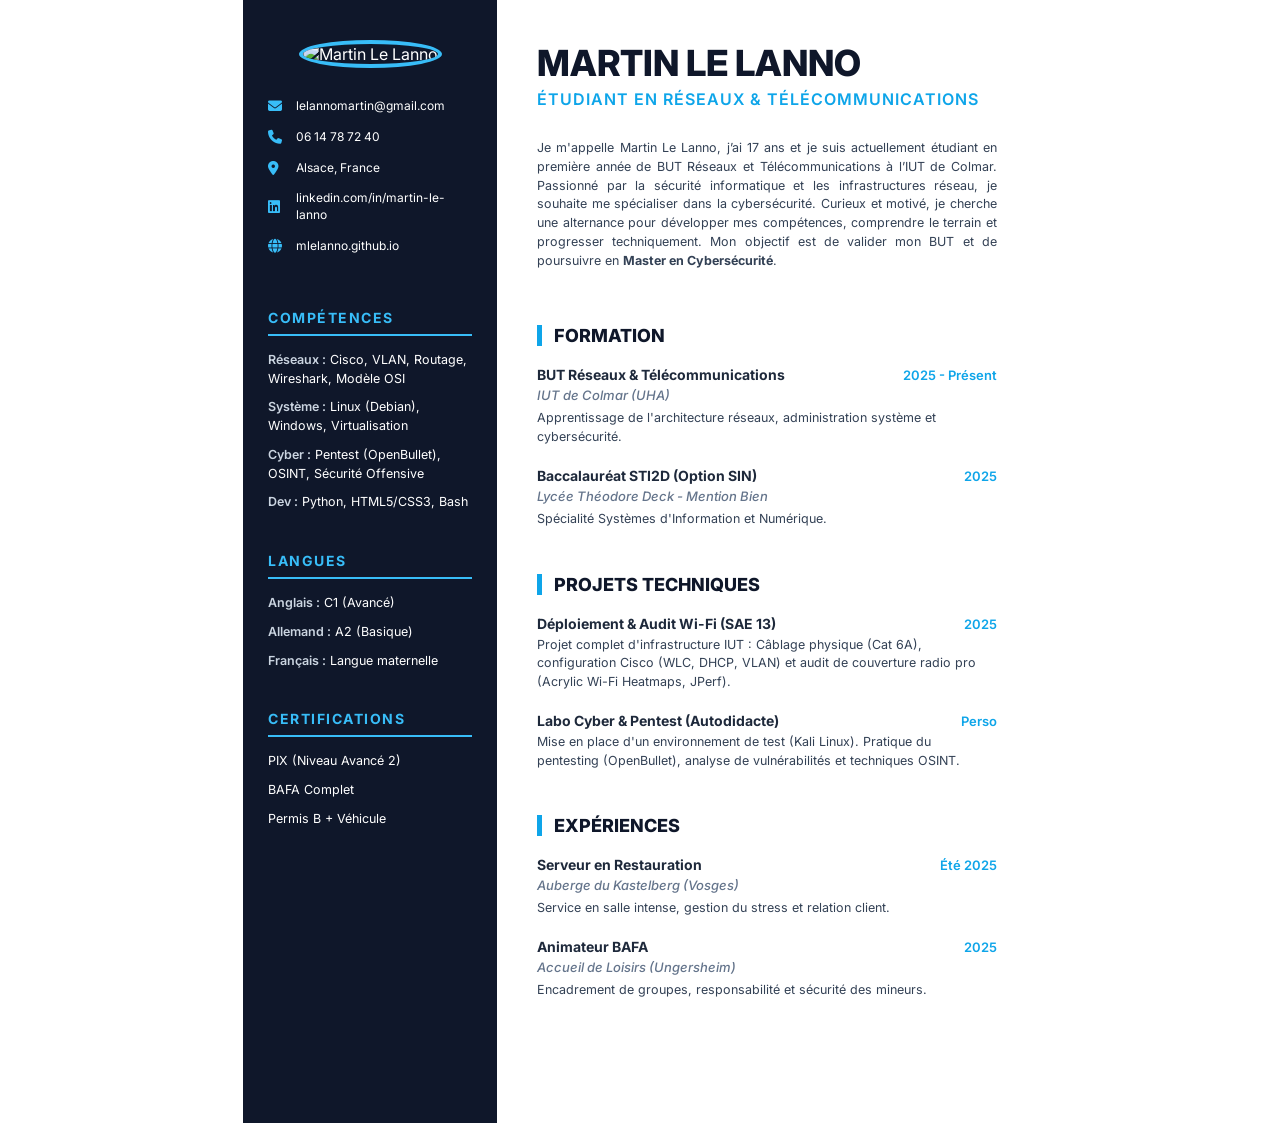
==== cv_print.html @ 8dbf008b "Add files via upload" ====
<!DOCTYPE html>
<html lang="fr">
<head>
    <meta charset="UTF-8">
    <title>CV Martin Le Lanno</title>
    <link href="https://fonts.googleapis.com/css2?family=Inter:wght@300;400;600;800&display=swap" rel="stylesheet">
    <script src="https://kit.fontawesome.com/a076d05399.js" crossorigin="anonymous"></script>
    <link rel="stylesheet" href="https://cdnjs.cloudflare.com/ajax/libs/font-awesome/6.4.0/css/all.min.css">
    <style>
        * { box-sizing: border-box; margin: 0; padding: 0; }
        body {
            font-family: 'Inter', sans-serif;
            background: #fff;
            color: #1e293b;
            width: 210mm; 
            height: 297mm;
            margin: 0 auto;
            display: flex;
            overflow: hidden;
        }

        .sidebar {
            width: 32%; 
            background-color: #0f172a;
            color: white;
            padding: 40px 25px;
            height: 100%;
            display: flex;
            flex-direction: column;
        }

        .photo-container {
            text-align: center;
            margin-bottom: 30px;
        }
        .photo-container img {
            width: 130px;
            height: 130px;
            border-radius: 50%;
            border: 4px solid #38bdf8;
            object-fit: cover;
        }

        .sidebar h2 {
            font-size: 14px;
            text-transform: uppercase;
            letter-spacing: 1.5px;
            border-bottom: 2px solid #38bdf8;
            padding-bottom: 8px;
            margin: 30px 0 15px 0;
            color: #38bdf8;
            font-weight: 700;
        }

        .contact-info { margin-bottom: 10px; }
        .contact-info div {
            margin-bottom: 14px;
            font-size: 12px;
            display: flex;
            align-items: center;
            gap: 12px;
            line-height: 1.4;
        }
        .contact-info i { color: #38bdf8; width: 16px; font-size: 14px; }
        .contact-info a { color: white; text-decoration: none; }

        .skill-list li {
            list-style: none;
            margin-bottom: 10px;
            font-size: 12.5px;
            line-height: 1.5;
        }
        .skill-list strong { color: #cbd5e1; font-weight: 600; }

        .main {
            width: 68%;
            padding: 45px 40px;
            display: flex;
            flex-direction: column;
            justify-content: flex-start;
        }

        .header-name { margin-bottom: 30px; }
        .header-name h1 {
            font-size: 36px;
            font-weight: 800;
            color: #0f172a;
            margin-bottom: 8px;
            line-height: 1;
            text-transform: uppercase;
        }
        .header-name h2 {
            font-size: 16px;
            font-weight: 600;
            color: #0ea5e9;
            text-transform: uppercase;
            letter-spacing: 1px;
        }

        .intro {
            font-size: 12.5px;
            color: #334155;
            margin-bottom: 30px;
            line-height: 1.5;
            text-align: justify;
        }

        .section-title {
            font-size: 18px;
            font-weight: 800;
            color: #0f172a;
            border-left: 5px solid #0ea5e9;
            padding-left: 12px;
            margin-bottom: 20px;
            margin-top: 25px;
            display: flex;
            align-items: center;
            text-transform: uppercase;
        }

        .item { margin-bottom: 20px; }
        
        .item-header {
            display: flex;
            justify-content: space-between;
            align-items: baseline;
            margin-bottom: 4px;
        }
        .item-title { font-weight: 700; font-size: 14px; color: #1e293b; }
        .item-date { font-size: 13px; color: #0ea5e9; font-weight: 600; }
        .item-subtitle { font-size: 13px; font-style: italic; color: #64748b; margin-bottom: 6px; font-weight: 500; }
        .item-desc { font-size: 12.5px; color: #334155; line-height: 1.5; }

        @media print {
            body { -webkit-print-color-adjust: exact; print-color-adjust: exact; }
        }
    </style>
</head>
<body>

    <aside class="sidebar">
        <div class="photo-container">
            <img src="https://i.postimg.cc/5NNbKD0G/photo-cv.png" alt="Martin Le Lanno">
        </div>

        <div class="contact-info">
            <div><i class="fas fa-envelope"></i> lelannomartin@gmail.com</div>
            <div><i class="fas fa-phone"></i> 06 14 78 72 40</div>
            <div><i class="fas fa-map-marker-alt"></i> Alsace, France</div>
            <div><i class="fab fa-linkedin"></i> linkedin.com/in/martin-le-lanno</div>
            <div><i class="fas fa-globe"></i> mlelanno.github.io</div>
        </div>

        <h2>Compétences</h2>
        <ul class="skill-list">
            <li><strong>Réseaux :</strong> Cisco, VLAN, Routage, Wireshark, Modèle OSI</li>
            <li><strong>Système :</strong> Linux (Debian), Windows, Virtualisation</li>
            <li><strong>Cyber :</strong> Pentest (OpenBullet), OSINT, Sécurité Offensive</li>
            <li><strong>Dev :</strong> Python, HTML5/CSS3, Bash</li>
        </ul>

        <h2>Langues</h2>
        <ul class="skill-list">
            <li><strong>Anglais :</strong> C1 (Avancé)</li>
            <li><strong>Allemand :</strong> A2 (Basique)</li>
            <li><strong>Français :</strong> Langue maternelle</li>
        </ul>

        <h2>Certifications</h2>
        <ul class="skill-list">
            <li>PIX (Niveau Avancé 2)</li>
            <li>BAFA Complet</li>
            <li>Permis B + Véhicule</li>
        </ul>
    </aside>

    <main class="main">
        <div class="header-name">
            <h1>Martin LE LANNO</h1>
            <h2>Étudiant en Réseaux & Télécommunications</h2>
        </div>
        <p class="intro">
            Je m'appelle Martin Le Lanno, j’ai 17 ans et je suis actuellement étudiant en première année de BUT Réseaux et Télécommunications à l’IUT de Colmar. Passionné par la sécurité informatique et les infrastructures réseau, je souhaite me spécialiser dans la cybersécurité. 
            Curieux et motivé, je cherche une alternance pour développer mes compétences, comprendre le terrain et progresser techniquement. Mon objectif est de valider mon BUT et de poursuivre en <strong>Master en Cybersécurité</strong>.
        </p>

        <div class="section-title">Formation</div>
        
        <div class="item">
            <div class="item-header">
                <span class="item-title">BUT Réseaux & Télécommunications</span>
                <span class="item-date">2025 - Présent</span>
            </div>
            <div class="item-subtitle">IUT de Colmar (UHA)</div>
            <div class="item-desc">
                Apprentissage de l'architecture réseaux, administration système et cybersécurité.
            </div>
        </div>

        <div class="item">
            <div class="item-header">
                <span class="item-title">Baccalauréat STI2D (Option SIN)</span>
                <span class="item-date">2025</span>
            </div>
            <div class="item-subtitle">Lycée Théodore Deck - Mention Bien</div>
            <div class="item-desc">Spécialité Systèmes d'Information et Numérique.</div>
        </div>

        <div class="section-title">Projets Techniques</div>

        <div class="item">
            <div class="item-header">
                <span class="item-title">Déploiement & Audit Wi-Fi (SAE 13)</span>
                <span class="item-date">2025</span>
            </div>
            <div class="item-desc">
                Projet complet d'infrastructure IUT : Câblage physique (Cat 6A), configuration Cisco (WLC, DHCP, VLAN) et audit de couverture radio pro (Acrylic Wi-Fi Heatmaps, JPerf).
            </div>
        </div>

        <div class="item">
            <div class="item-header">
                <span class="item-title">Labo Cyber & Pentest (Autodidacte)</span>
                <span class="item-date">Perso</span>
            </div>
            <div class="item-desc">
                Mise en place d'un environnement de test (Kali Linux). Pratique du pentesting (OpenBullet), analyse de vulnérabilités et techniques OSINT.
            </div>
        </div>

        <div class="section-title">Expériences</div>

        <div class="item">
            <div class="item-header">
                <span class="item-title">Serveur en Restauration</span>
                <span class="item-date">Été 2025</span>
            </div>
            <div class="item-subtitle">Auberge du Kastelberg (Vosges)</div>
            <div class="item-desc">Service en salle intense, gestion du stress et relation client.</div>
        </div>

        <div class="item">
            <div class="item-header">
                <span class="item-title">Animateur BAFA</span>
                <span class="item-date">2025</span>
            </div>
            <div class="item-subtitle">Accueil de Loisirs (Ungersheim)</div>
            <div class="item-desc">Encadrement de groupes, responsabilité et sécurité des mineurs.</div>
        </div>

    </main>
</body>
</html>
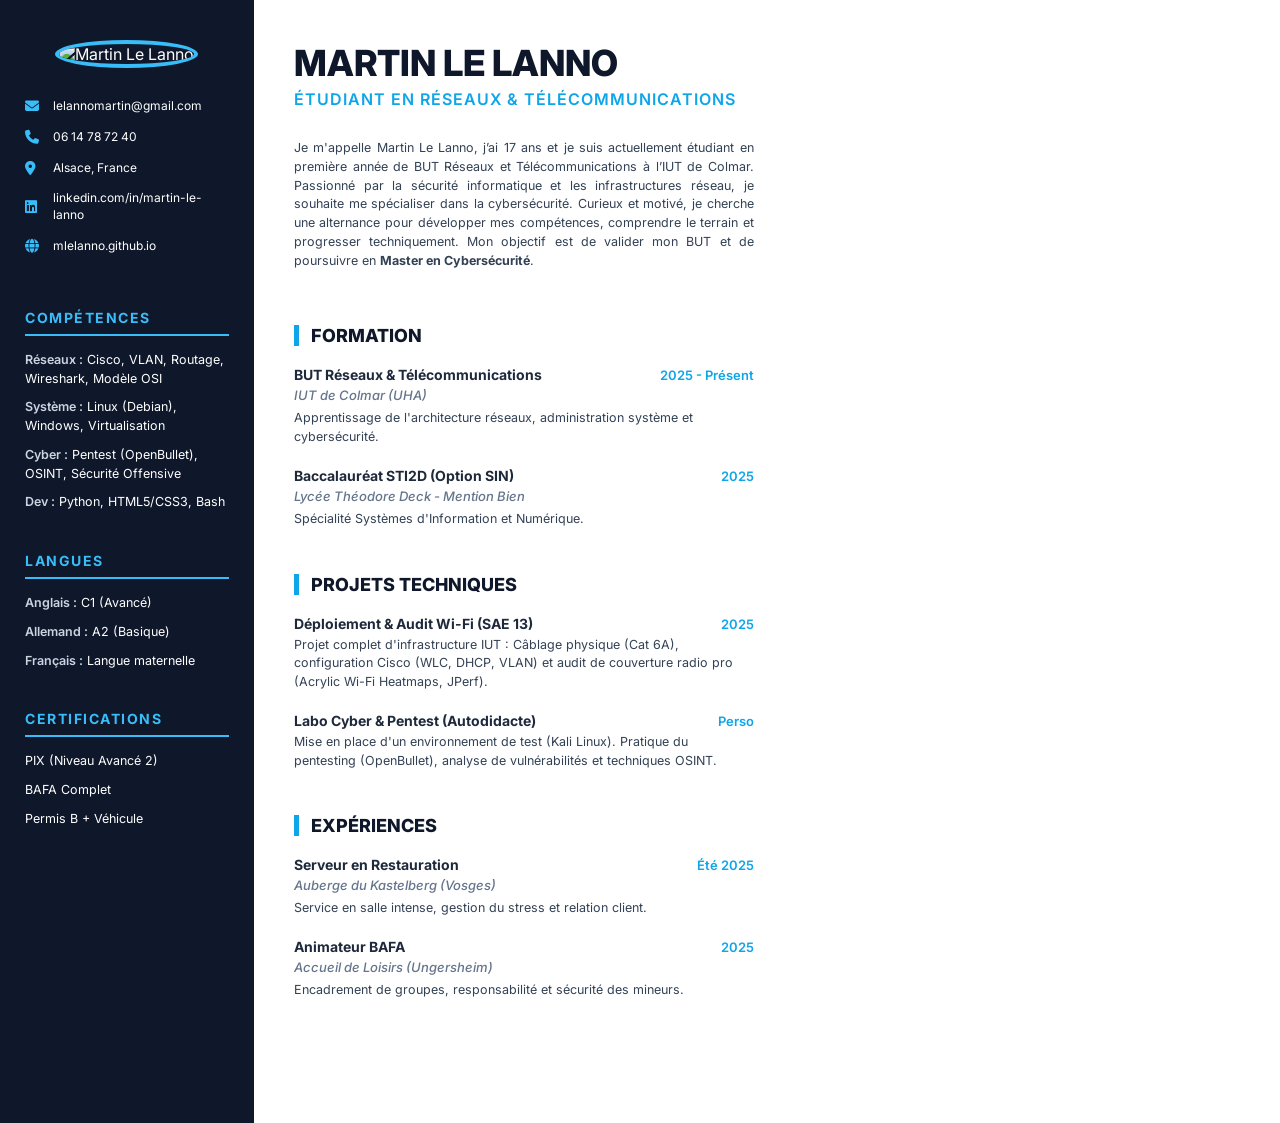
==== commit 711c7f8a: "Add files via upload" ====
--- a/cv_print.html
+++ b/cv_print.html
@@ -7,24 +7,32 @@
     <script src="https://kit.fontawesome.com/a076d05399.js" crossorigin="anonymous"></script>
     <link rel="stylesheet" href="https://cdnjs.cloudflare.com/ajax/libs/font-awesome/6.4.0/css/all.min.css">
     <style>
+        /* --- CONFIGURATION D'IMPRESSION STRICTE (Supprime la page 2) --- */
+        @page {
+            size: A4;
+            margin: 0; /* C'est ça qui enlève le vide et le rectangle noir */
+        }
+        
         * { box-sizing: border-box; margin: 0; padding: 0; }
+        
         body {
             font-family: 'Inter', sans-serif;
             background: #fff;
             color: #1e293b;
             width: 210mm; 
-            height: 297mm;
-            margin: 0 auto;
-            display: flex;
-            overflow: hidden;
-        }
-
+            height: 297mm; /* Force la hauteur exacte A4 */
+            margin: 0;
+            display: flex;
+            overflow: hidden; /* Coupe tout ce qui dépasse */
+        }
+
+        /* SIDEBAR (GAUCHE) */
         .sidebar {
             width: 32%; 
             background-color: #0f172a;
             color: white;
             padding: 40px 25px;
-            height: 100%;
+            height: 100%; /* Prend toute la hauteur */
             display: flex;
             flex-direction: column;
         }
@@ -72,6 +80,7 @@
         }
         .skill-list strong { color: #cbd5e1; font-weight: 600; }
 
+        /* MAIN CONTENT (DROITE) */
         .main {
             width: 68%;
             padding: 45px 40px;
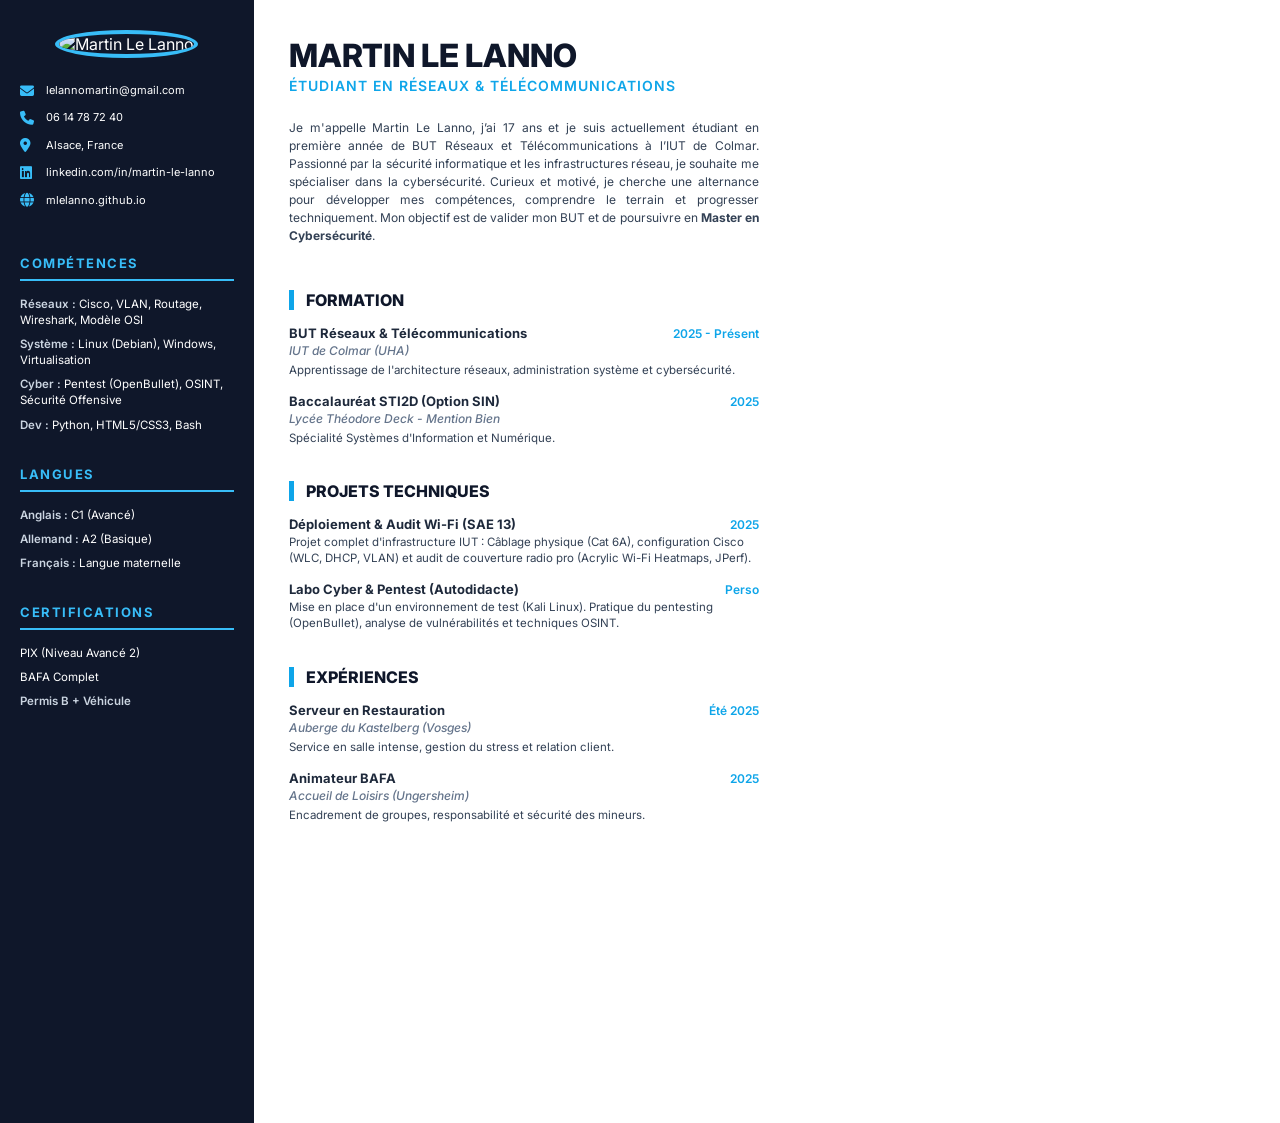
==== commit 03c8a772: "Add files via upload" ====
--- a/cv_print.html
+++ b/cv_print.html
@@ -7,23 +7,24 @@
     <script src="https://kit.fontawesome.com/a076d05399.js" crossorigin="anonymous"></script>
     <link rel="stylesheet" href="https://cdnjs.cloudflare.com/ajax/libs/font-awesome/6.4.0/css/all.min.css">
     <style>
-        /* --- CONFIGURATION D'IMPRESSION STRICTE (Supprime la page 2) --- */
+        /* FORCE LA PAGE UNIQUE ET SUPPRIME LES MARGES BLANCHES */
         @page {
             size: A4;
-            margin: 0; /* C'est ça qui enlève le vide et le rectangle noir */
+            margin: 0;
         }
         
         * { box-sizing: border-box; margin: 0; padding: 0; }
         
-        body {
+        html, body {
+            width: 210mm;
+            height: 297mm;
+            margin: 0;
+            padding: 0;
+            overflow: hidden; /* Coupe tout ce qui dépasse */
             font-family: 'Inter', sans-serif;
             background: #fff;
             color: #1e293b;
-            width: 210mm; 
-            height: 297mm; /* Force la hauteur exacte A4 */
-            margin: 0;
-            display: flex;
-            overflow: hidden; /* Coupe tout ce qui dépasse */
+            display: flex;
         }
 
         /* SIDEBAR (GAUCHE) */
@@ -31,42 +32,42 @@
             width: 32%; 
             background-color: #0f172a;
             color: white;
-            padding: 40px 25px;
-            height: 100%; /* Prend toute la hauteur */
+            padding: 30px 20px; /* Marges réduites pour sécurité */
+            height: 100%;
             display: flex;
             flex-direction: column;
         }
 
         .photo-container {
             text-align: center;
-            margin-bottom: 30px;
+            margin-bottom: 25px;
         }
         .photo-container img {
-            width: 130px;
-            height: 130px;
+            width: 120px;
+            height: 120px;
             border-radius: 50%;
             border: 4px solid #38bdf8;
             object-fit: cover;
         }
 
         .sidebar h2 {
-            font-size: 14px;
+            font-size: 13px;
             text-transform: uppercase;
             letter-spacing: 1.5px;
             border-bottom: 2px solid #38bdf8;
             padding-bottom: 8px;
-            margin: 30px 0 15px 0;
+            margin: 25px 0 15px 0;
             color: #38bdf8;
             font-weight: 700;
         }
 
         .contact-info { margin-bottom: 10px; }
         .contact-info div {
-            margin-bottom: 14px;
-            font-size: 12px;
+            margin-bottom: 12px;
+            font-size: 11px;
             display: flex;
             align-items: center;
-            gap: 12px;
+            gap: 10px;
             line-height: 1.4;
         }
         .contact-info i { color: #38bdf8; width: 16px; font-size: 14px; }
@@ -74,32 +75,32 @@
 
         .skill-list li {
             list-style: none;
-            margin-bottom: 10px;
-            font-size: 12.5px;
-            line-height: 1.5;
+            margin-bottom: 8px;
+            font-size: 11.5px;
+            line-height: 1.4;
         }
         .skill-list strong { color: #cbd5e1; font-weight: 600; }
 
         /* MAIN CONTENT (DROITE) */
         .main {
             width: 68%;
-            padding: 45px 40px;
+            padding: 40px 35px; /* Marges réduites */
             display: flex;
             flex-direction: column;
             justify-content: flex-start;
         }
 
-        .header-name { margin-bottom: 30px; }
+        .header-name { margin-bottom: 25px; }
         .header-name h1 {
-            font-size: 36px;
+            font-size: 32px;
             font-weight: 800;
             color: #0f172a;
-            margin-bottom: 8px;
+            margin-bottom: 5px;
             line-height: 1;
             text-transform: uppercase;
         }
         .header-name h2 {
-            font-size: 16px;
+            font-size: 14px;
             font-weight: 600;
             color: #0ea5e9;
             text-transform: uppercase;
@@ -107,38 +108,38 @@
         }
 
         .intro {
-            font-size: 12.5px;
+            font-size: 12px;
             color: #334155;
-            margin-bottom: 30px;
+            margin-bottom: 25px;
             line-height: 1.5;
             text-align: justify;
         }
 
         .section-title {
-            font-size: 18px;
+            font-size: 16px;
             font-weight: 800;
             color: #0f172a;
             border-left: 5px solid #0ea5e9;
             padding-left: 12px;
-            margin-bottom: 20px;
-            margin-top: 25px;
+            margin-bottom: 15px;
+            margin-top: 20px;
             display: flex;
             align-items: center;
             text-transform: uppercase;
         }
 
-        .item { margin-bottom: 20px; }
+        .item { margin-bottom: 15px; }
         
         .item-header {
             display: flex;
             justify-content: space-between;
             align-items: baseline;
-            margin-bottom: 4px;
-        }
-        .item-title { font-weight: 700; font-size: 14px; color: #1e293b; }
-        .item-date { font-size: 13px; color: #0ea5e9; font-weight: 600; }
-        .item-subtitle { font-size: 13px; font-style: italic; color: #64748b; margin-bottom: 6px; font-weight: 500; }
-        .item-desc { font-size: 12.5px; color: #334155; line-height: 1.5; }
+            margin-bottom: 2px;
+        }
+        .item-title { font-weight: 700; font-size: 13px; color: #1e293b; }
+        .item-date { font-size: 12px; color: #0ea5e9; font-weight: 600; }
+        .item-subtitle { font-size: 12px; font-style: italic; color: #64748b; margin-bottom: 4px; font-weight: 500; }
+        .item-desc { font-size: 11.5px; color: #334155; line-height: 1.4; }
 
         @media print {
             body { -webkit-print-color-adjust: exact; print-color-adjust: exact; }
@@ -179,8 +180,7 @@
         <ul class="skill-list">
             <li>PIX (Niveau Avancé 2)</li>
             <li>BAFA Complet</li>
-            <li>Permis B + Véhicule</li>
-        </ul>
+            <li><strong>Permis B + Véhicule</strong></li> </ul>
     </aside>
 
     <main class="main">
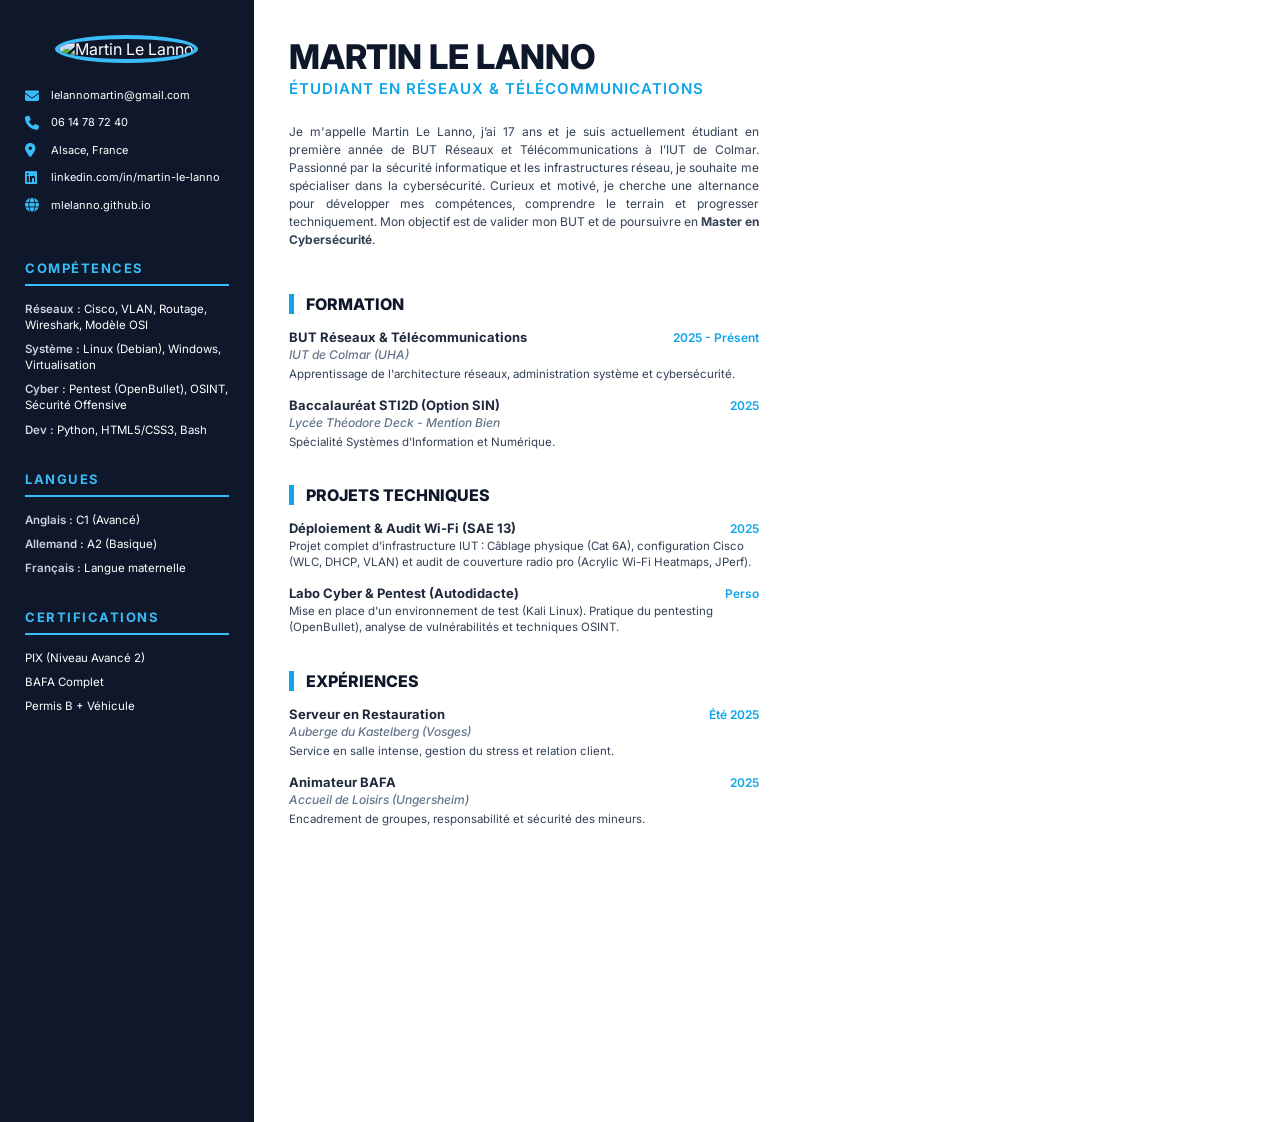
==== commit 3402f356: "Add files via upload" ====
--- a/cv_print.html
+++ b/cv_print.html
@@ -7,7 +7,7 @@
     <script src="https://kit.fontawesome.com/a076d05399.js" crossorigin="anonymous"></script>
     <link rel="stylesheet" href="https://cdnjs.cloudflare.com/ajax/libs/font-awesome/6.4.0/css/all.min.css">
     <style>
-        /* FORCE LA PAGE UNIQUE ET SUPPRIME LES MARGES BLANCHES */
+        /* CONFIGURATION D'IMPRESSION ULTRA STRICTE */
         @page {
             size: A4;
             margin: 0;
@@ -17,14 +17,16 @@
         
         html, body {
             width: 210mm;
-            height: 297mm;
+            height: 296.8mm; /* Une fraction de mm en moins pour éviter la page 2 */
             margin: 0;
             padding: 0;
-            overflow: hidden; /* Coupe tout ce qui dépasse */
+            overflow: hidden; /* Coupe brutalement tout ce qui dépasse */
             font-family: 'Inter', sans-serif;
             background: #fff;
             color: #1e293b;
             display: flex;
+            page-break-after: avoid;
+            page-break-inside: avoid;
         }
 
         /* SIDEBAR (GAUCHE) */
@@ -32,7 +34,7 @@
             width: 32%; 
             background-color: #0f172a;
             color: white;
-            padding: 30px 20px; /* Marges réduites pour sécurité */
+            padding: 35px 25px; /* Un peu moins de padding haut/bas */
             height: 100%;
             display: flex;
             flex-direction: column;
@@ -43,8 +45,8 @@
             margin-bottom: 25px;
         }
         .photo-container img {
-            width: 120px;
-            height: 120px;
+            width: 125px;
+            height: 125px;
             border-radius: 50%;
             border: 4px solid #38bdf8;
             object-fit: cover;
@@ -84,7 +86,7 @@
         /* MAIN CONTENT (DROITE) */
         .main {
             width: 68%;
-            padding: 40px 35px; /* Marges réduites */
+            padding: 40px 35px;
             display: flex;
             flex-direction: column;
             justify-content: flex-start;
@@ -92,7 +94,7 @@
 
         .header-name { margin-bottom: 25px; }
         .header-name h1 {
-            font-size: 32px;
+            font-size: 34px;
             font-weight: 800;
             color: #0f172a;
             margin-bottom: 5px;
@@ -100,7 +102,7 @@
             text-transform: uppercase;
         }
         .header-name h2 {
-            font-size: 14px;
+            font-size: 15px;
             font-weight: 600;
             color: #0ea5e9;
             text-transform: uppercase;
@@ -180,7 +182,8 @@
         <ul class="skill-list">
             <li>PIX (Niveau Avancé 2)</li>
             <li>BAFA Complet</li>
-            <li><strong>Permis B + Véhicule</strong></li> </ul>
+            <li>Permis B + Véhicule</li>
+        </ul>
     </aside>
 
     <main class="main">
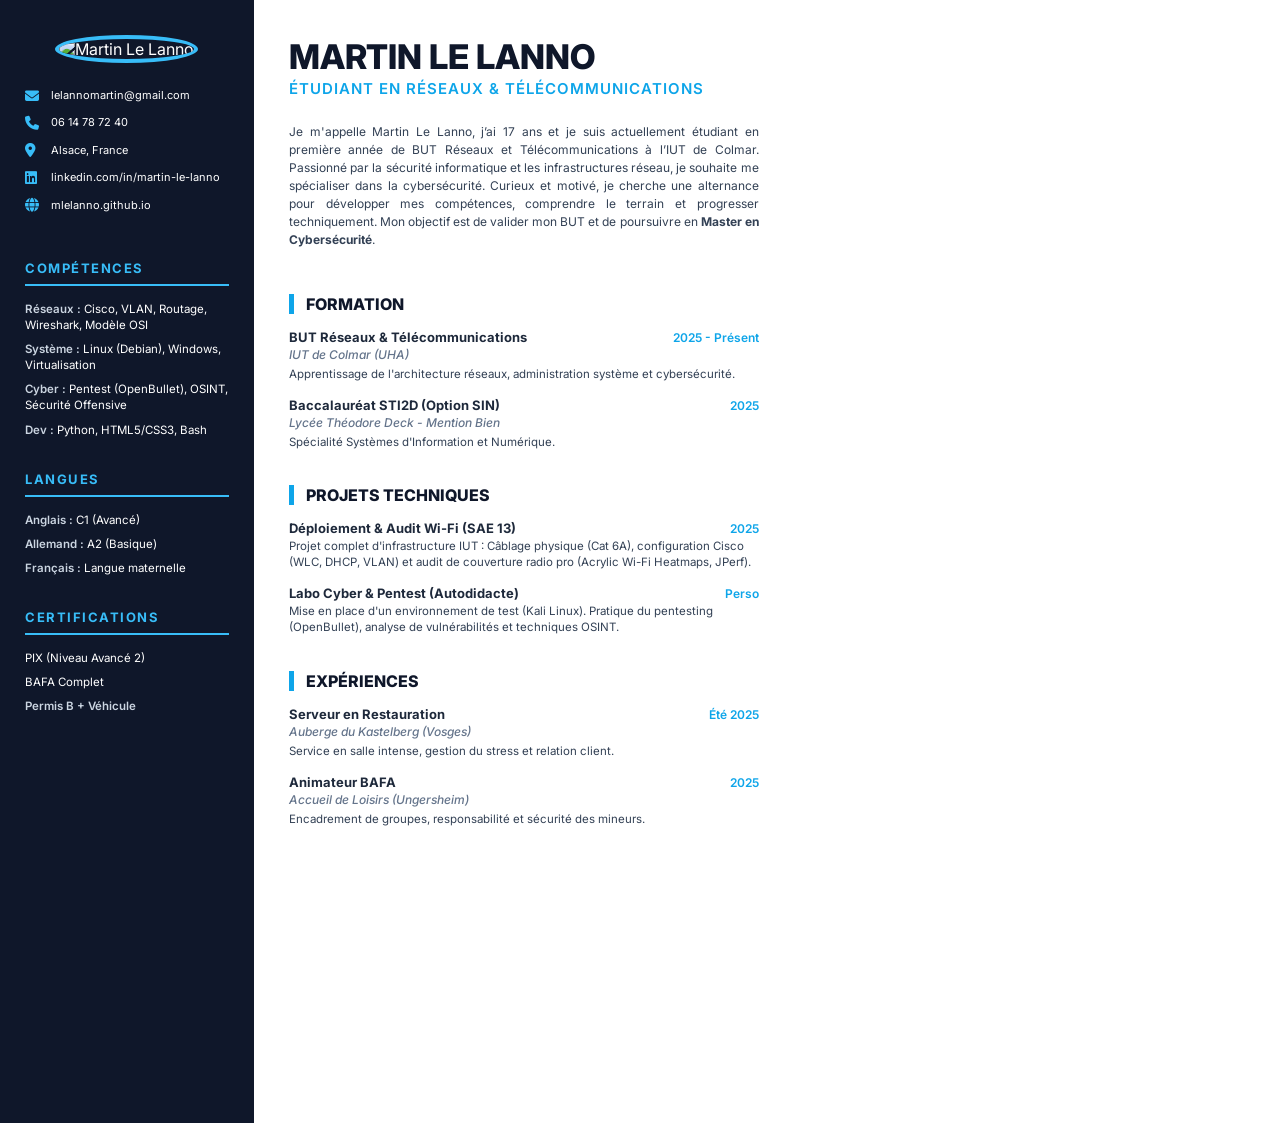
==== commit 6527da08: "Add files via upload" ====
--- a/cv_print.html
+++ b/cv_print.html
@@ -7,20 +7,20 @@
     <script src="https://kit.fontawesome.com/a076d05399.js" crossorigin="anonymous"></script>
     <link rel="stylesheet" href="https://cdnjs.cloudflare.com/ajax/libs/font-awesome/6.4.0/css/all.min.css">
     <style>
-        /* CONFIGURATION D'IMPRESSION ULTRA STRICTE */
+        /* CONFIGURATION D'IMPRESSION */
         @page {
             size: A4;
-            margin: 0;
+            margin: 0; /* Impératif pour éviter le débordement */
         }
         
         * { box-sizing: border-box; margin: 0; padding: 0; }
         
         html, body {
             width: 210mm;
-            height: 296.8mm; /* Une fraction de mm en moins pour éviter la page 2 */
+            height: 297mm; /* RETOUR À LA TAILLE EXACTE A4 */
             margin: 0;
             padding: 0;
-            overflow: hidden; /* Coupe brutalement tout ce qui dépasse */
+            overflow: hidden; /* Coupe tout ce qui dépasse d'un pixel */
             font-family: 'Inter', sans-serif;
             background: #fff;
             color: #1e293b;
@@ -34,7 +34,7 @@
             width: 32%; 
             background-color: #0f172a;
             color: white;
-            padding: 35px 25px; /* Un peu moins de padding haut/bas */
+            padding: 35px 25px;
             height: 100%;
             display: flex;
             flex-direction: column;
@@ -182,7 +182,7 @@
         <ul class="skill-list">
             <li>PIX (Niveau Avancé 2)</li>
             <li>BAFA Complet</li>
-            <li>Permis B + Véhicule</li>
+            <li><strong>Permis B + Véhicule</strong></li>
         </ul>
     </aside>
 
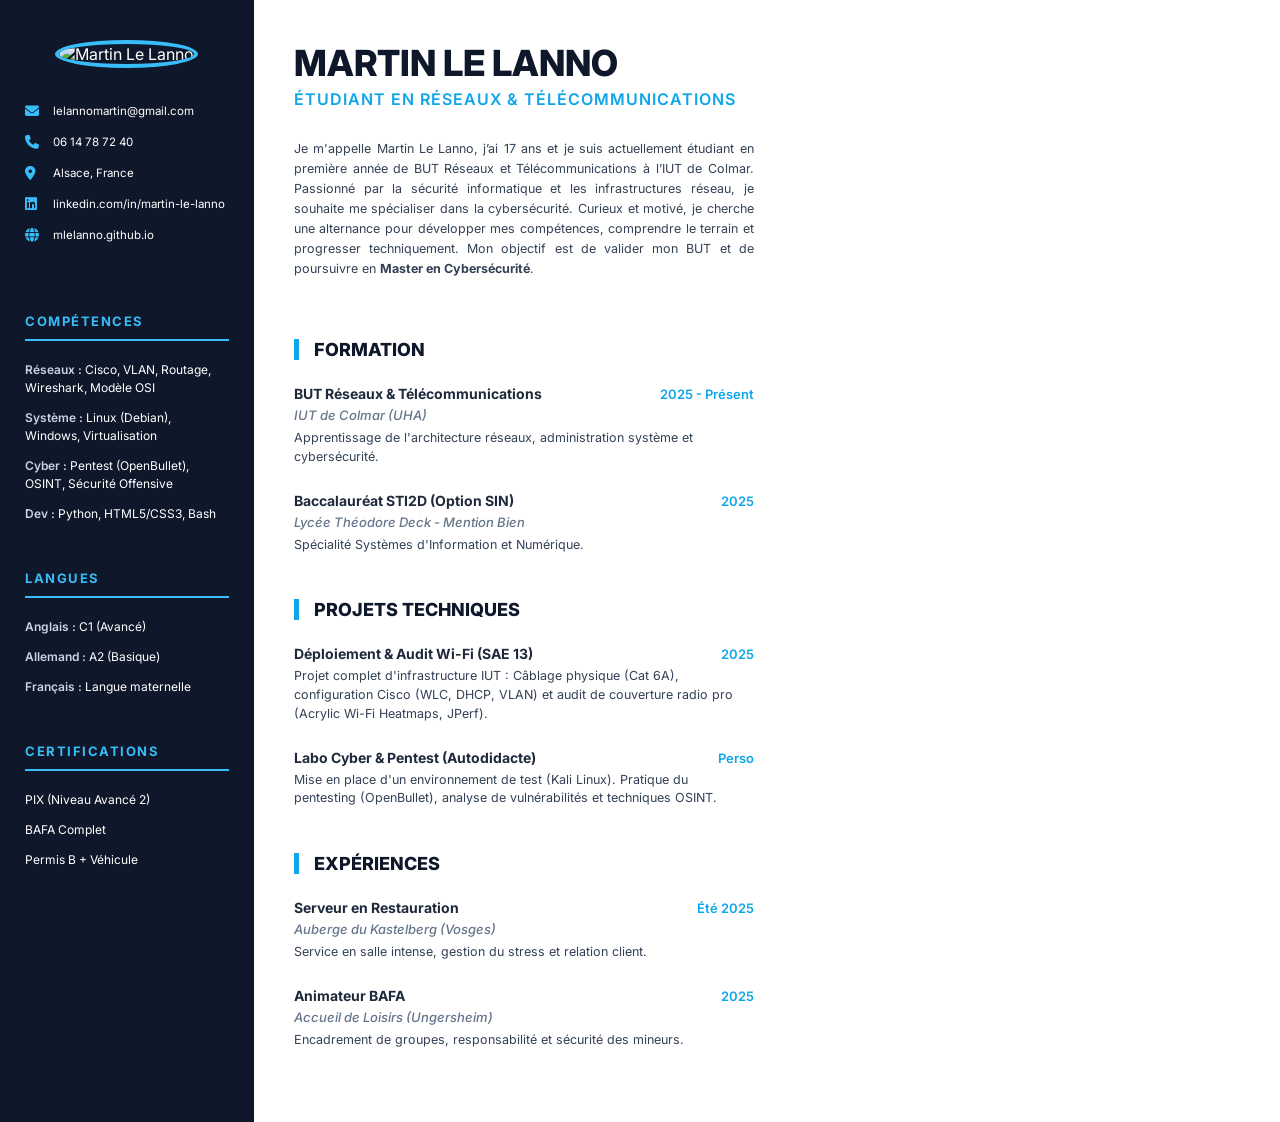
==== commit e163ba98: "Add files via upload" ====
--- a/cv_print.html
+++ b/cv_print.html
@@ -7,46 +7,44 @@
     <script src="https://kit.fontawesome.com/a076d05399.js" crossorigin="anonymous"></script>
     <link rel="stylesheet" href="https://cdnjs.cloudflare.com/ajax/libs/font-awesome/6.4.0/css/all.min.css">
     <style>
-        /* CONFIGURATION D'IMPRESSION */
         @page {
             size: A4;
-            margin: 0; /* Impératif pour éviter le débordement */
+            margin: 0;
         }
         
         * { box-sizing: border-box; margin: 0; padding: 0; }
         
         html, body {
             width: 210mm;
-            height: 297mm; /* RETOUR À LA TAILLE EXACTE A4 */
+            height: 296.8mm; /* Sécurité anti-débordement page 2 */
             margin: 0;
             padding: 0;
-            overflow: hidden; /* Coupe tout ce qui dépasse d'un pixel */
+            overflow: hidden;
             font-family: 'Inter', sans-serif;
             background: #fff;
             color: #1e293b;
             display: flex;
-            page-break-after: avoid;
-            page-break-inside: avoid;
-        }
-
-        /* SIDEBAR (GAUCHE) */
+        }
+
+        /* --- COLONNE GAUCHE (SIDEBAR) --- */
         .sidebar {
             width: 32%; 
             background-color: #0f172a;
             color: white;
-            padding: 35px 25px;
+            padding: 40px 25px;
             height: 100%;
             display: flex;
             flex-direction: column;
+            justify-content: flex-start; /* Changé pour mieux répartir si besoin */
         }
 
         .photo-container {
             text-align: center;
-            margin-bottom: 25px;
+            margin-bottom: 35px; /* Espace augmenté */
         }
         .photo-container img {
-            width: 125px;
-            height: 125px;
+            width: 130px;
+            height: 130px;
             border-radius: 50%;
             border: 4px solid #38bdf8;
             object-fit: cover;
@@ -57,19 +55,19 @@
             text-transform: uppercase;
             letter-spacing: 1.5px;
             border-bottom: 2px solid #38bdf8;
-            padding-bottom: 8px;
-            margin: 25px 0 15px 0;
+            padding-bottom: 10px;
+            margin: 35px 0 20px 0; /* Espaces augmentés pour remplir la colonne */
             color: #38bdf8;
             font-weight: 700;
         }
 
-        .contact-info { margin-bottom: 10px; }
+        .contact-info { margin-bottom: 20px; }
         .contact-info div {
-            margin-bottom: 12px;
-            font-size: 11px;
+            margin-bottom: 15px; /* Plus d'espace entre les infos contact */
+            font-size: 11.5px;
             display: flex;
             align-items: center;
-            gap: 10px;
+            gap: 12px;
             line-height: 1.4;
         }
         .contact-info i { color: #38bdf8; width: 16px; font-size: 14px; }
@@ -77,32 +75,32 @@
 
         .skill-list li {
             list-style: none;
-            margin-bottom: 8px;
-            font-size: 11.5px;
-            line-height: 1.4;
+            margin-bottom: 12px; /* Plus d'espace entre les skills */
+            font-size: 12px;
+            line-height: 1.5;
         }
         .skill-list strong { color: #cbd5e1; font-weight: 600; }
 
-        /* MAIN CONTENT (DROITE) */
+        /* --- COLONNE DROITE (MAIN) --- */
         .main {
             width: 68%;
-            padding: 40px 35px;
+            padding: 45px 40px;
             display: flex;
             flex-direction: column;
-            justify-content: flex-start;
-        }
-
-        .header-name { margin-bottom: 25px; }
+            /* justify-content: space-between;  <-- Optionnel : force l'étalement */
+        }
+
+        .header-name { margin-bottom: 30px; }
         .header-name h1 {
-            font-size: 34px;
+            font-size: 36px;
             font-weight: 800;
             color: #0f172a;
-            margin-bottom: 5px;
+            margin-bottom: 8px;
             line-height: 1;
             text-transform: uppercase;
         }
         .header-name h2 {
-            font-size: 15px;
+            font-size: 16px;
             font-weight: 600;
             color: #0ea5e9;
             text-transform: uppercase;
@@ -110,38 +108,40 @@
         }
 
         .intro {
-            font-size: 12px;
+            font-size: 12.5px;
             color: #334155;
-            margin-bottom: 25px;
-            line-height: 1.5;
+            margin-bottom: 40px; /* Gros espace après l'intro */
+            line-height: 1.6; /* Interligne plus aéré */
             text-align: justify;
         }
 
         .section-title {
-            font-size: 16px;
+            font-size: 18px;
             font-weight: 800;
             color: #0f172a;
             border-left: 5px solid #0ea5e9;
-            padding-left: 12px;
-            margin-bottom: 15px;
-            margin-top: 20px;
+            padding-left: 15px;
+            margin-bottom: 25px; /* Espace augmenté sous le titre */
+            margin-top: 20px; /* Espace augmenté au-dessus du titre */
             display: flex;
             align-items: center;
             text-transform: uppercase;
         }
 
-        .item { margin-bottom: 15px; }
+        .item { 
+            margin-bottom: 25px; /* Espace augmenté entre chaque expérience/école */
+        }
         
         .item-header {
             display: flex;
             justify-content: space-between;
             align-items: baseline;
-            margin-bottom: 2px;
-        }
-        .item-title { font-weight: 700; font-size: 13px; color: #1e293b; }
-        .item-date { font-size: 12px; color: #0ea5e9; font-weight: 600; }
-        .item-subtitle { font-size: 12px; font-style: italic; color: #64748b; margin-bottom: 4px; font-weight: 500; }
-        .item-desc { font-size: 11.5px; color: #334155; line-height: 1.4; }
+            margin-bottom: 5px;
+        }
+        .item-title { font-weight: 700; font-size: 14px; color: #1e293b; }
+        .item-date { font-size: 13px; color: #0ea5e9; font-weight: 600; }
+        .item-subtitle { font-size: 13px; font-style: italic; color: #64748b; margin-bottom: 6px; font-weight: 500; }
+        .item-desc { font-size: 12.5px; color: #334155; line-height: 1.5; }
 
         @media print {
             body { -webkit-print-color-adjust: exact; print-color-adjust: exact; }
@@ -182,7 +182,7 @@
         <ul class="skill-list">
             <li>PIX (Niveau Avancé 2)</li>
             <li>BAFA Complet</li>
-            <li><strong>Permis B + Véhicule</strong></li>
+            <li>Permis B + Véhicule</li>
         </ul>
     </aside>
 
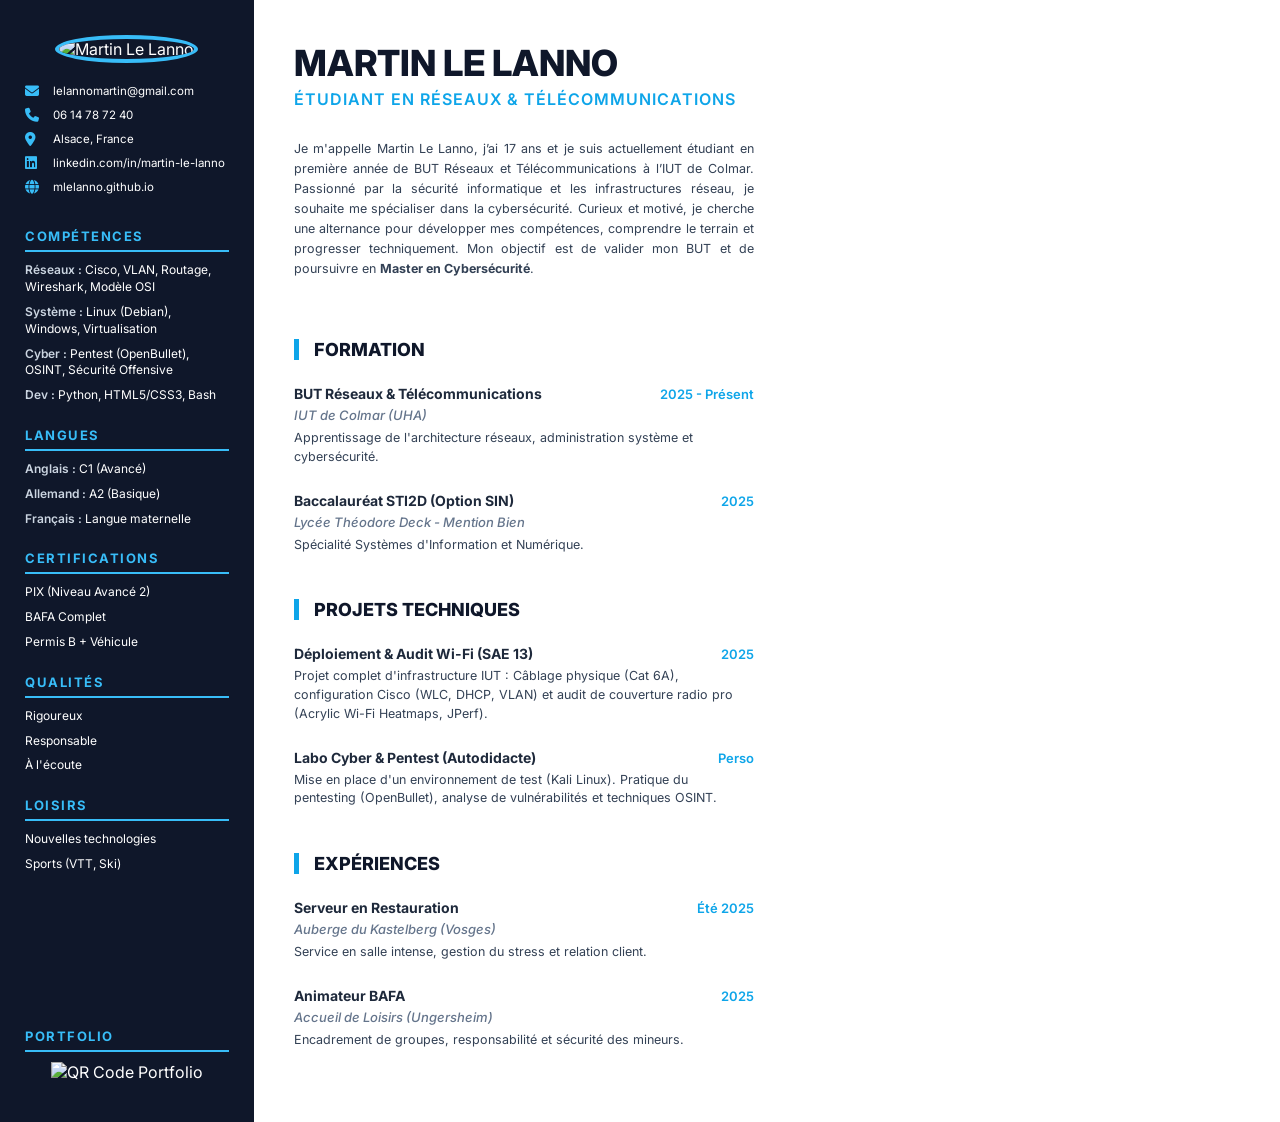
==== commit 8bad8b5d: "cv_print.html" ====
--- a/cv_print.html
+++ b/cv_print.html
@@ -16,7 +16,7 @@
         
         html, body {
             width: 210mm;
-            height: 296.8mm; /* Sécurité anti-débordement page 2 */
+            height: 296.8mm;
             margin: 0;
             padding: 0;
             overflow: hidden;
@@ -31,20 +31,20 @@
             width: 32%; 
             background-color: #0f172a;
             color: white;
-            padding: 40px 25px;
+            padding: 35px 25px;
             height: 100%;
             display: flex;
             flex-direction: column;
-            justify-content: flex-start; /* Changé pour mieux répartir si besoin */
+            justify-content: flex-start;
         }
 
         .photo-container {
             text-align: center;
-            margin-bottom: 35px; /* Espace augmenté */
+            margin-bottom: 20px;
         }
         .photo-container img {
-            width: 130px;
-            height: 130px;
+            width: 120px;
+            height: 120px;
             border-radius: 50%;
             border: 4px solid #38bdf8;
             object-fit: cover;
@@ -55,15 +55,15 @@
             text-transform: uppercase;
             letter-spacing: 1.5px;
             border-bottom: 2px solid #38bdf8;
-            padding-bottom: 10px;
-            margin: 35px 0 20px 0; /* Espaces augmentés pour remplir la colonne */
+            padding-bottom: 6px;
+            margin: 15px 0 10px 0; 
             color: #38bdf8;
             font-weight: 700;
         }
 
-        .contact-info { margin-bottom: 20px; }
+        .contact-info { margin-bottom: 10px; }
         .contact-info div {
-            margin-bottom: 15px; /* Plus d'espace entre les infos contact */
+            margin-bottom: 8px; 
             font-size: 11.5px;
             display: flex;
             align-items: center;
@@ -75,11 +75,30 @@
 
         .skill-list li {
             list-style: none;
-            margin-bottom: 12px; /* Plus d'espace entre les skills */
+            margin-bottom: 8px;
             font-size: 12px;
-            line-height: 1.5;
+            line-height: 1.4;
         }
         .skill-list strong { color: #cbd5e1; font-weight: 600; }
+
+        /* --- BLOC PORTFOLIO EN BAS --- */
+        .portfolio-wrapper {
+            margin-top: auto; 
+        }
+        
+        .portfolio-wrapper h2 {
+            margin-top: 10px;
+        }
+
+        .qr-container {
+            text-align: center; /* Centrage du QR Code appliqué ici */
+            margin-top: 5px;
+            margin-bottom: 5px;
+        }
+        .qr-container img {
+            width: 85px; 
+            height: 85px;
+        }
 
         /* --- COLONNE DROITE (MAIN) --- */
         .main {
@@ -87,7 +106,6 @@
             padding: 45px 40px;
             display: flex;
             flex-direction: column;
-            /* justify-content: space-between;  <-- Optionnel : force l'étalement */
         }
 
         .header-name { margin-bottom: 30px; }
@@ -110,8 +128,8 @@
         .intro {
             font-size: 12.5px;
             color: #334155;
-            margin-bottom: 40px; /* Gros espace après l'intro */
-            line-height: 1.6; /* Interligne plus aéré */
+            margin-bottom: 40px;
+            line-height: 1.6;
             text-align: justify;
         }
 
@@ -121,15 +139,15 @@
             color: #0f172a;
             border-left: 5px solid #0ea5e9;
             padding-left: 15px;
-            margin-bottom: 25px; /* Espace augmenté sous le titre */
-            margin-top: 20px; /* Espace augmenté au-dessus du titre */
+            margin-bottom: 25px;
+            margin-top: 20px;
             display: flex;
             align-items: center;
             text-transform: uppercase;
         }
 
         .item { 
-            margin-bottom: 25px; /* Espace augmenté entre chaque expérience/école */
+            margin-bottom: 25px;
         }
         
         .item-header {
@@ -159,8 +177,8 @@
             <div><i class="fas fa-envelope"></i> lelannomartin@gmail.com</div>
             <div><i class="fas fa-phone"></i> 06 14 78 72 40</div>
             <div><i class="fas fa-map-marker-alt"></i> Alsace, France</div>
-            <div><i class="fab fa-linkedin"></i> linkedin.com/in/martin-le-lanno</div>
-            <div><i class="fas fa-globe"></i> mlelanno.github.io</div>
+            <div><i class="fab fa-linkedin"></i> <a href="https://linkedin.com/in/martin-le-lanno" target="_blank">linkedin.com/in/martin-le-lanno</a></div>
+            <div><i class="fas fa-globe"></i> <a href="https://mlelanno.github.io" target="_blank">mlelanno.github.io</a></div>
         </div>
 
         <h2>Compétences</h2>
@@ -184,6 +202,26 @@
             <li>BAFA Complet</li>
             <li>Permis B + Véhicule</li>
         </ul>
+
+        <h2>Qualités</h2>
+        <ul class="skill-list">
+            <li>Rigoureux</li>
+            <li>Responsable</li>
+            <li>À l'écoute</li>
+        </ul>
+
+        <h2>Loisirs</h2>
+        <ul class="skill-list">
+            <li>Nouvelles technologies</li>
+            <li>Sports (VTT, Ski)</li>
+        </ul>
+
+        <div class="portfolio-wrapper">
+            <h2>Portfolio</h2>
+            <div class="qr-container">
+                <img src="https://i.postimg.cc/jdkSkGHj/qr_code_removebg_preview.png" alt="QR Code Portfolio">
+            </div>
+        </div>
     </aside>
 
     <main class="main">
@@ -262,4 +300,4 @@
 
     </main>
 </body>
-</html>+</html>
